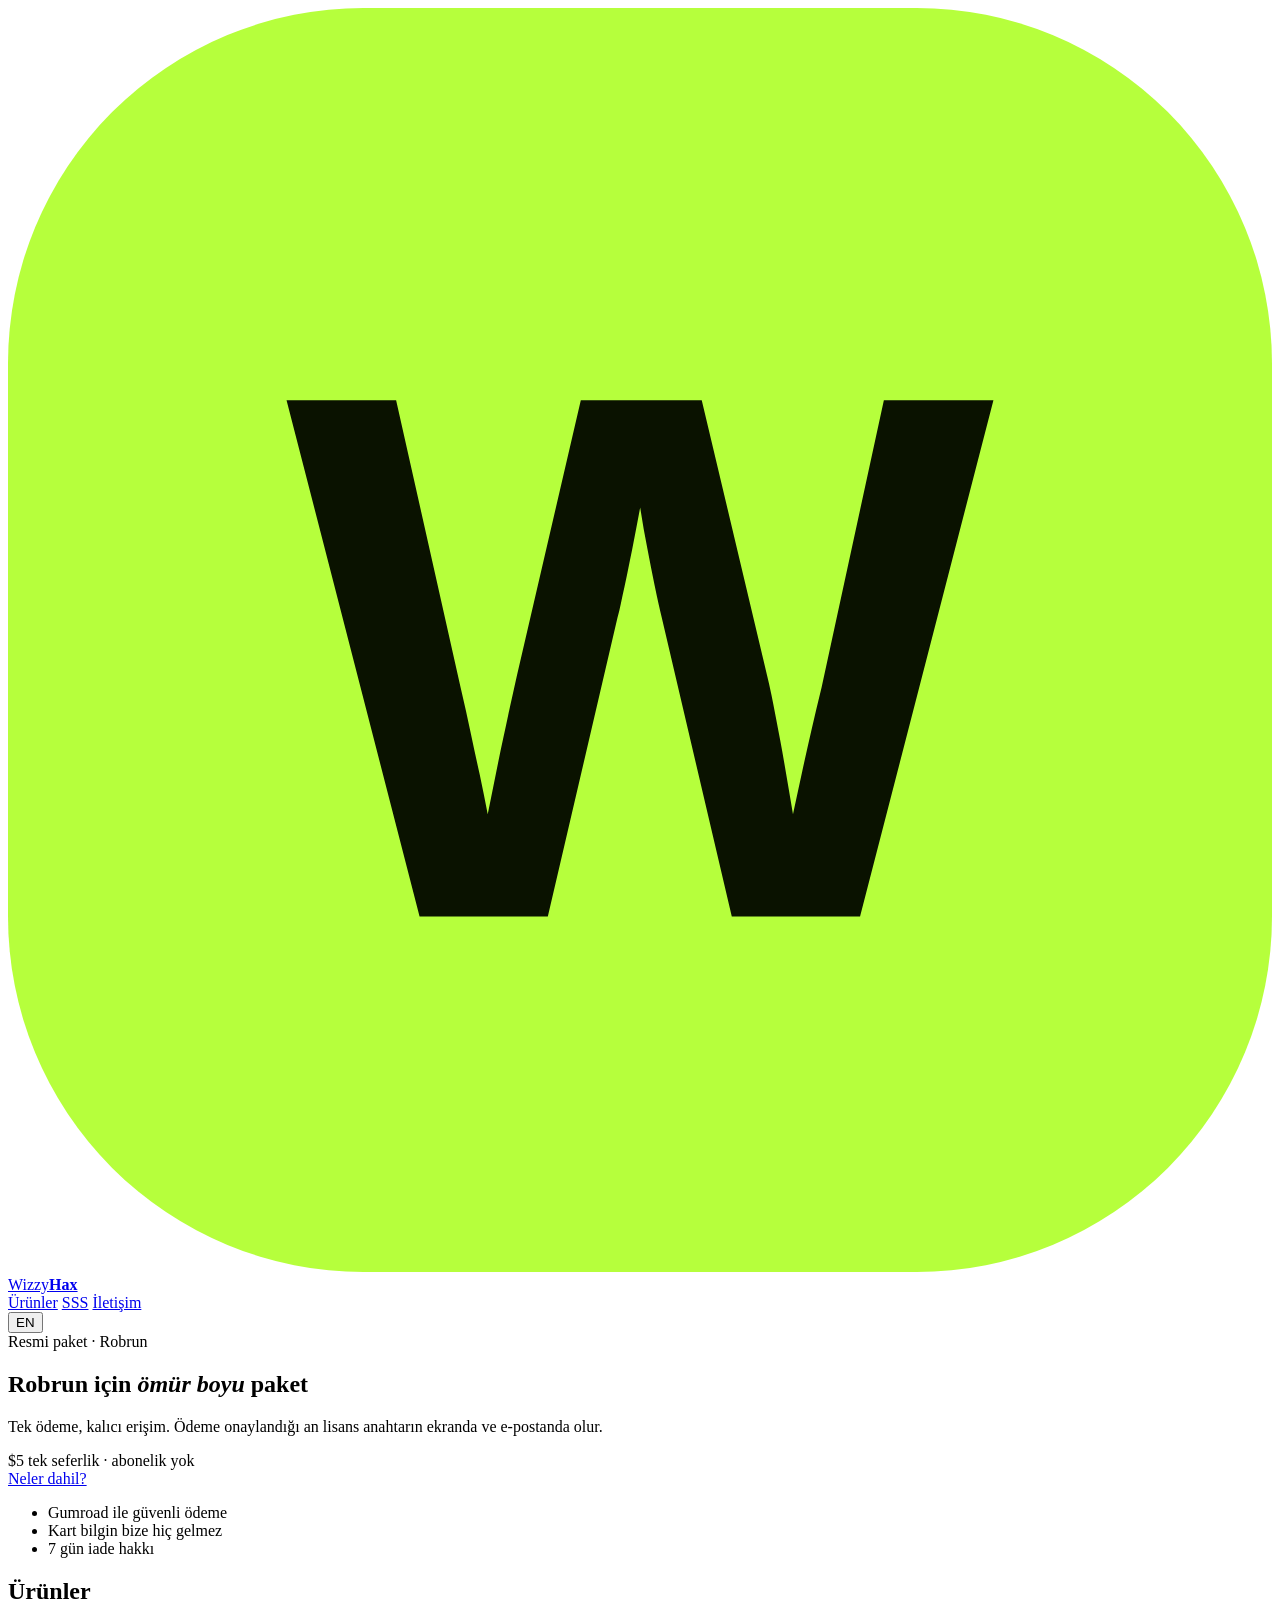
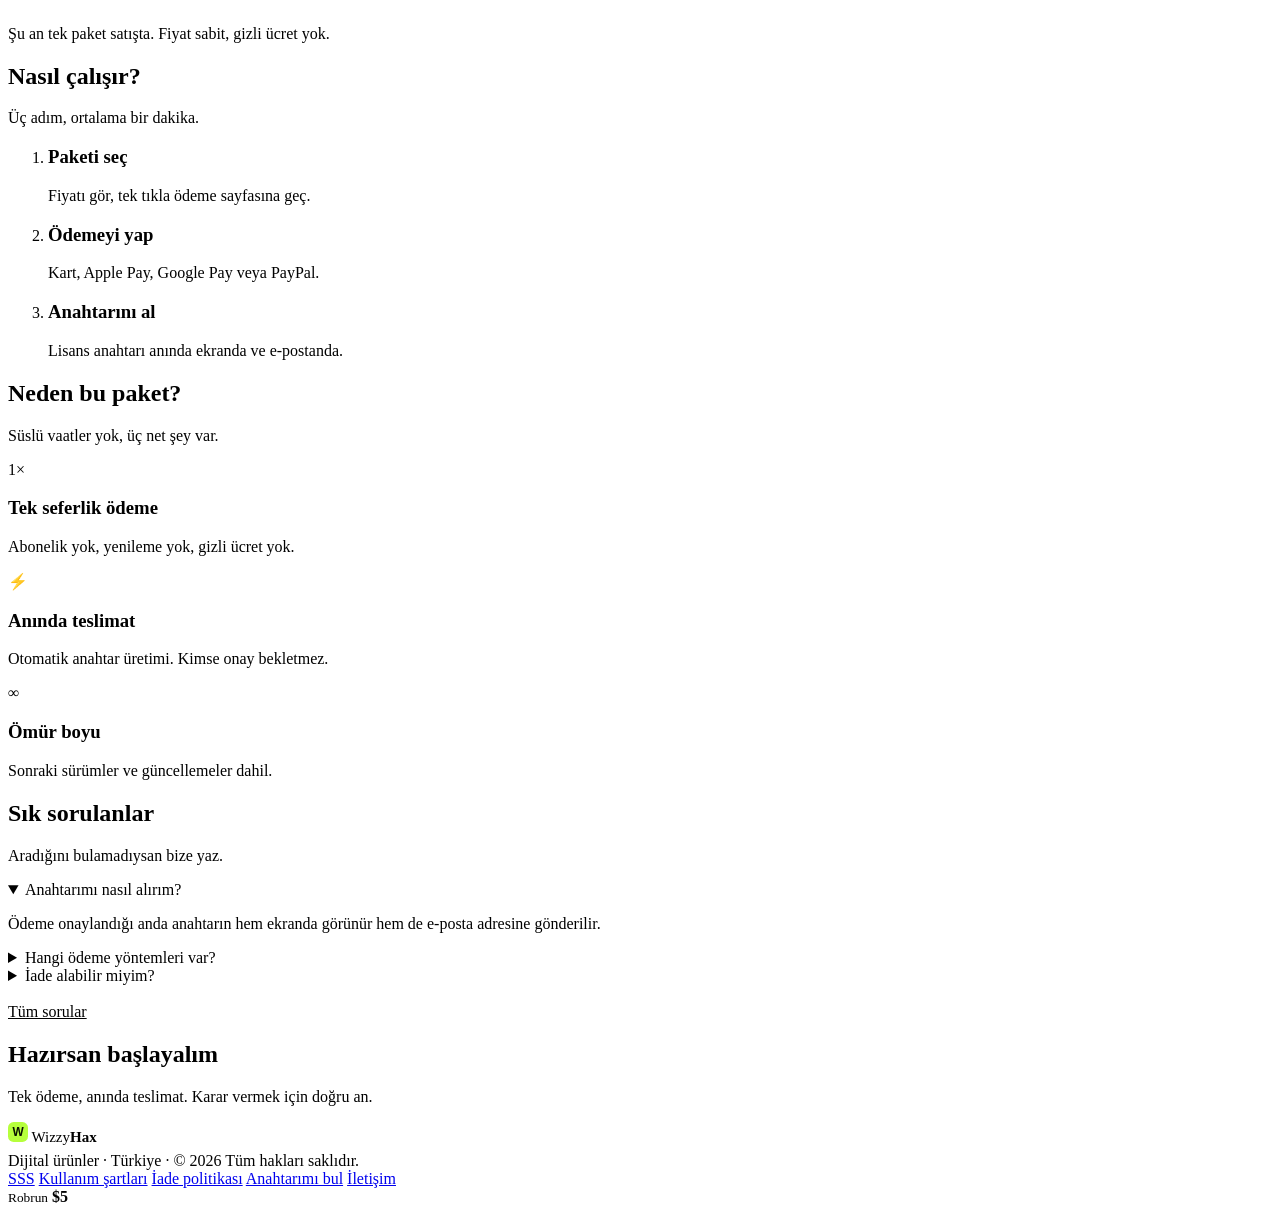
==== public/index.html @ 28e0ce45 "Faz 1-2: magaza sitesi, Gumroad odeme hatti ve anahtar teslimi" ====
<!doctype html>
<html lang="tr">
<head>
<meta charset="utf-8">
<meta name="viewport" content="width=device-width, initial-scale=1">
<title>WizzyHax — Robrun Lifetime Cheat</title>
<meta name="description" content="Robrun için ömür boyu paket. Tek ödeme, anında lisans anahtarı. Güvenli ödeme, 7 gün iade.">
<meta name="theme-color" content="#070910">
<meta property="og:type" content="website">
<meta property="og:title" content="WizzyHax — Robrun Lifetime Cheat">
<meta property="og:description" content="Tek ödeme, ömür boyu erişim. Ödeme sonrası anahtar anında elinde.">
<link rel="icon" href="data:image/svg+xml,%3Csvg xmlns='http://www.w3.org/2000/svg' viewBox='0 0 32 32'%3E%3Crect width='32' height='32' rx='8' fill='%23b6ff3c'/%3E%3Ctext x='16' y='23' font-family='sans-serif' font-size='19' font-weight='700' text-anchor='middle' fill='%230a1200'%3EW%3C/text%3E%3C/svg%3E">
<link rel="preload" href="/assets/style.css" as="style">
<link rel="stylesheet" href="/assets/style.css">
</head>
<body>
<header class="site-head">
  <div class="wrap inner">
    <a class="brand" href="/" aria-label="WizzyHax">
      <svg viewBox="0 0 32 32" aria-hidden="true"><rect width="32" height="32" rx="9" fill="#b6ff3c"/><text x="16" y="23" font-family="sans-serif" font-size="19" font-weight="700" text-anchor="middle" fill="#0a1200">W</text></svg>
      <span>Wizzy<b>Hax</b></span>
    </a>
    <nav class="site-nav">
      <a href="#products" data-i18n="nav.products">Ürünler</a>
      <a href="#faq" data-i18n="nav.faq">SSS</a>
      <a href="/iletisim.html" data-i18n="nav.contact">İletişim</a>
    </nav>
    <button class="lang" type="button" data-lang-toggle data-lang-label>EN</button>
  </div>
</header>

<main>
  <section class="hero">
    <div class="wrap">
      <span class="eyebrow" data-i18n="hero.eyebrow">Resmi paket · Robrun</span>
      <h1 data-i18n-html="hero.title">Robrun için <em>ömür boyu</em> paket</h1>
      <p class="lead" data-i18n="hero.lead">Tek ödeme, kalıcı erişim. Ödeme onaylandığı an lisans anahtarın ekranda ve e-postanda olur.</p>

      <div class="price-line">
        <span class="price" data-primary="price">$5</span>
        <span class="price-note" data-i18n="hero.priceNote">tek seferlik · abonelik yok</span>
      </div>

      <div class="cta-row">
        <span data-buy-slot></span>
        <a class="btn" href="#products" data-i18n="hero.secondary">Neler dahil?</a>
      </div>

      <ul class="trust">
        <li><span class="dot"></span><span data-i18n="trust.payment">Gumroad ile güvenli ödeme</span></li>
        <li><span class="dot"></span><span data-i18n="trust.card">Kart bilgin bize hiç gelmez</span></li>
        <li><span class="dot"></span><span data-i18n="trust.refund">7 gün iade hakkı</span></li>
      </ul>
    </div>
  </section>

  <section class="section" id="products">
    <div class="wrap">
      <h2 data-i18n="products.title">Ürünler</h2>
      <p class="sub" data-i18n="products.sub">Şu an tek paket satışta. Fiyat sabit, gizli ücret yok.</p>
      <div id="productGrid" class="grid-3"></div>
    </div>
  </section>

  <section class="section">
    <div class="wrap">
      <h2 data-i18n="steps.title">Nasıl çalışır?</h2>
      <p class="sub" data-i18n="steps.sub">Üç adım, ortalama bir dakika.</p>
      <ol class="steps">
        <li>
          <h3 data-i18n="steps.1t">Paketi seç</h3>
          <p data-i18n="steps.1d">Fiyatı gör, tek tıkla ödeme sayfasına geç.</p>
        </li>
        <li>
          <h3 data-i18n="steps.2t">Ödemeyi yap</h3>
          <p data-i18n="steps.2d">Kart, Apple Pay, Google Pay veya PayPal.</p>
        </li>
        <li>
          <h3 data-i18n="steps.3t">Anahtarını al</h3>
          <p data-i18n="steps.3d">Lisans anahtarı anında ekranda ve e-postanda.</p>
        </li>
      </ol>
    </div>
  </section>

  <section class="section">
    <div class="wrap">
      <h2 data-i18n="features.title">Neden bu paket?</h2>
      <p class="sub" data-i18n="features.sub">Süslü vaatler yok, üç net şey var.</p>
      <div class="grid-3">
        <div class="card">
          <div class="ico">1×</div>
          <h3 data-i18n="f.1t">Tek seferlik ödeme</h3>
          <p data-i18n="f.1d">Abonelik yok, yenileme yok, gizli ücret yok.</p>
        </div>
        <div class="card">
          <div class="ico">⚡</div>
          <h3 data-i18n="f.2t">Anında teslimat</h3>
          <p data-i18n="f.2d">Otomatik anahtar üretimi. Kimse onay bekletmez.</p>
        </div>
        <div class="card">
          <div class="ico">∞</div>
          <h3 data-i18n="f.3t">Ömür boyu</h3>
          <p data-i18n="f.3d">Sonraki sürümler ve güncellemeler dahil.</p>
        </div>
      </div>
    </div>
  </section>

  <section class="section" id="faq">
    <div class="wrap">
      <h2 data-i18n="faq.title">Sık sorulanlar</h2>
      <p class="sub" data-i18n="faq.sub">Aradığını bulamadıysan bize yaz.</p>
      <div class="faq">
        <details open>
          <summary data-i18n="faq.q1">Anahtarımı nasıl alırım?</summary>
          <p data-i18n="faq.a1">Ödeme onaylandığı anda anahtarın hem ekranda görünür hem de e-posta adresine gönderilir.</p>
        </details>
        <details>
          <summary data-i18n="faq.q2">Hangi ödeme yöntemleri var?</summary>
          <p data-i18n="faq.a2">Ödemeler Gumroad üzerinden alınır; kart, Apple Pay, Google Pay ve PayPal desteklenir.</p>
        </details>
        <details>
          <summary data-i18n="faq.q3">İade alabilir miyim?</summary>
          <p data-i18n="faq.a3">Satın almadan sonraki 7 gün içinde, anahtarı kullanmadıysan iade talep edebilirsin.</p>
        </details>
      </div>
      <p style="margin-top:18px"><a class="small" href="/sss.html" style="color:var(--accent)" data-i18n="faq.more">Tüm sorular</a></p>
    </div>
  </section>

  <section class="section">
    <div class="wrap">
      <h2 data-i18n="final.title">Hazırsan başlayalım</h2>
      <p class="sub" data-i18n="final.lead">Tek ödeme, anında teslimat. Karar vermek için doğru an.</p>
      <div class="cta-row">
        <span data-buy-slot></span>
      </div>
    </div>
  </section>
</main>

<footer class="site-foot">
  <div class="wrap inner">
    <div>
      <div class="brand" style="font-size:15px;margin-bottom:6px">
        <svg viewBox="0 0 32 32" width="20" height="20" aria-hidden="true"><rect width="32" height="32" rx="9" fill="#b6ff3c"/><text x="16" y="23" font-family="sans-serif" font-size="19" font-weight="700" text-anchor="middle" fill="#0a1200">W</text></svg>
        <span>Wizzy<b>Hax</b></span>
      </div>
      <div><span data-i18n="foot.tagline">Dijital ürünler · Türkiye</span> · © <span id="year">2026</span> <span data-i18n="foot.rights">Tüm hakları saklıdır.</span></div>
    </div>
    <nav>
      <a href="/sss.html" data-i18n="nav.faq">SSS</a>
      <a href="/sartlar.html" data-i18n="foot.terms">Kullanım şartları</a>
      <a href="/iade.html" data-i18n="foot.refund">İade politikası</a>
      <a href="/tesekkur.html" data-i18n="foot.lookup">Anahtarımı bul</a>
      <a href="/iletisim.html" data-i18n="foot.contact">İletişim</a>
    </nav>
  </div>
</footer>

<div class="stickybar" id="stickybar">
  <div class="info">
    <small data-bar="name">Robrun</small>
    <b data-bar="price">$5</b>
  </div>
  <span data-bar="buy"></span>
</div>

<script src="/assets/app.js" defer></script>
</body>
</html>
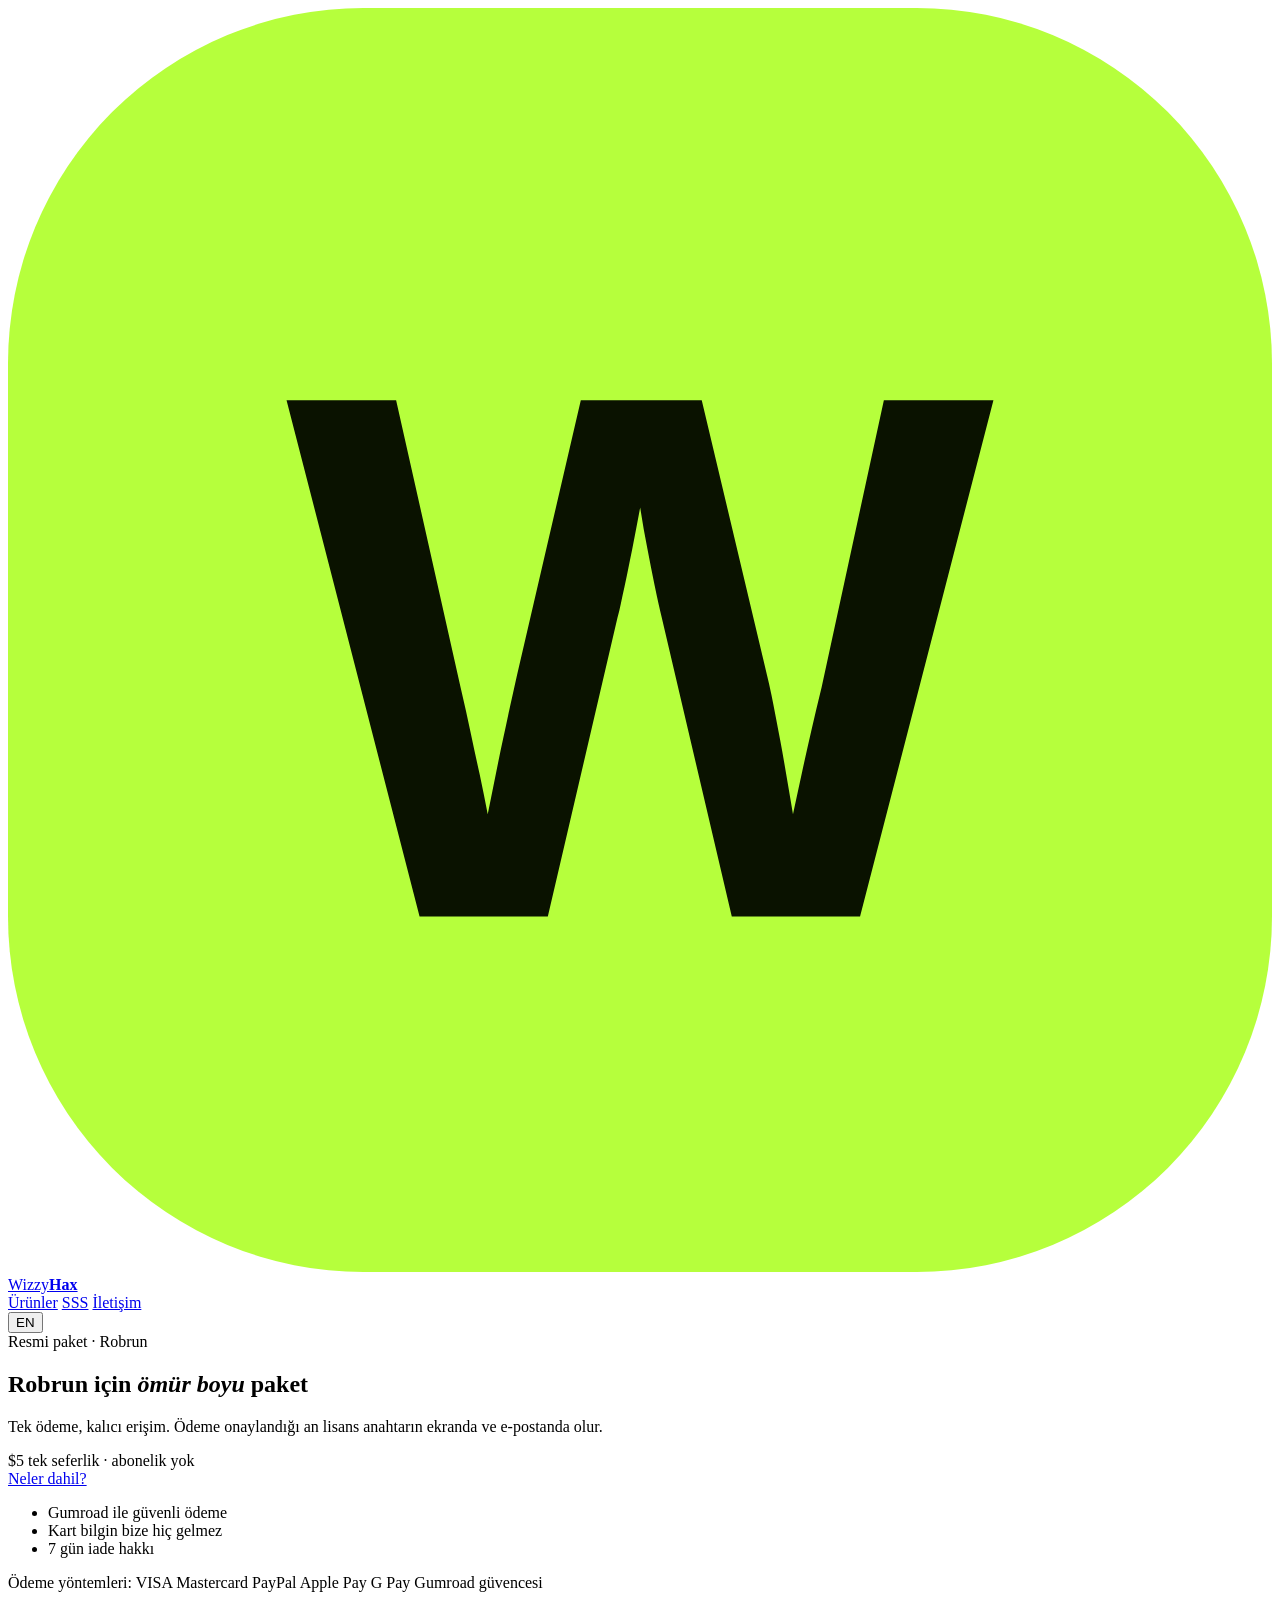
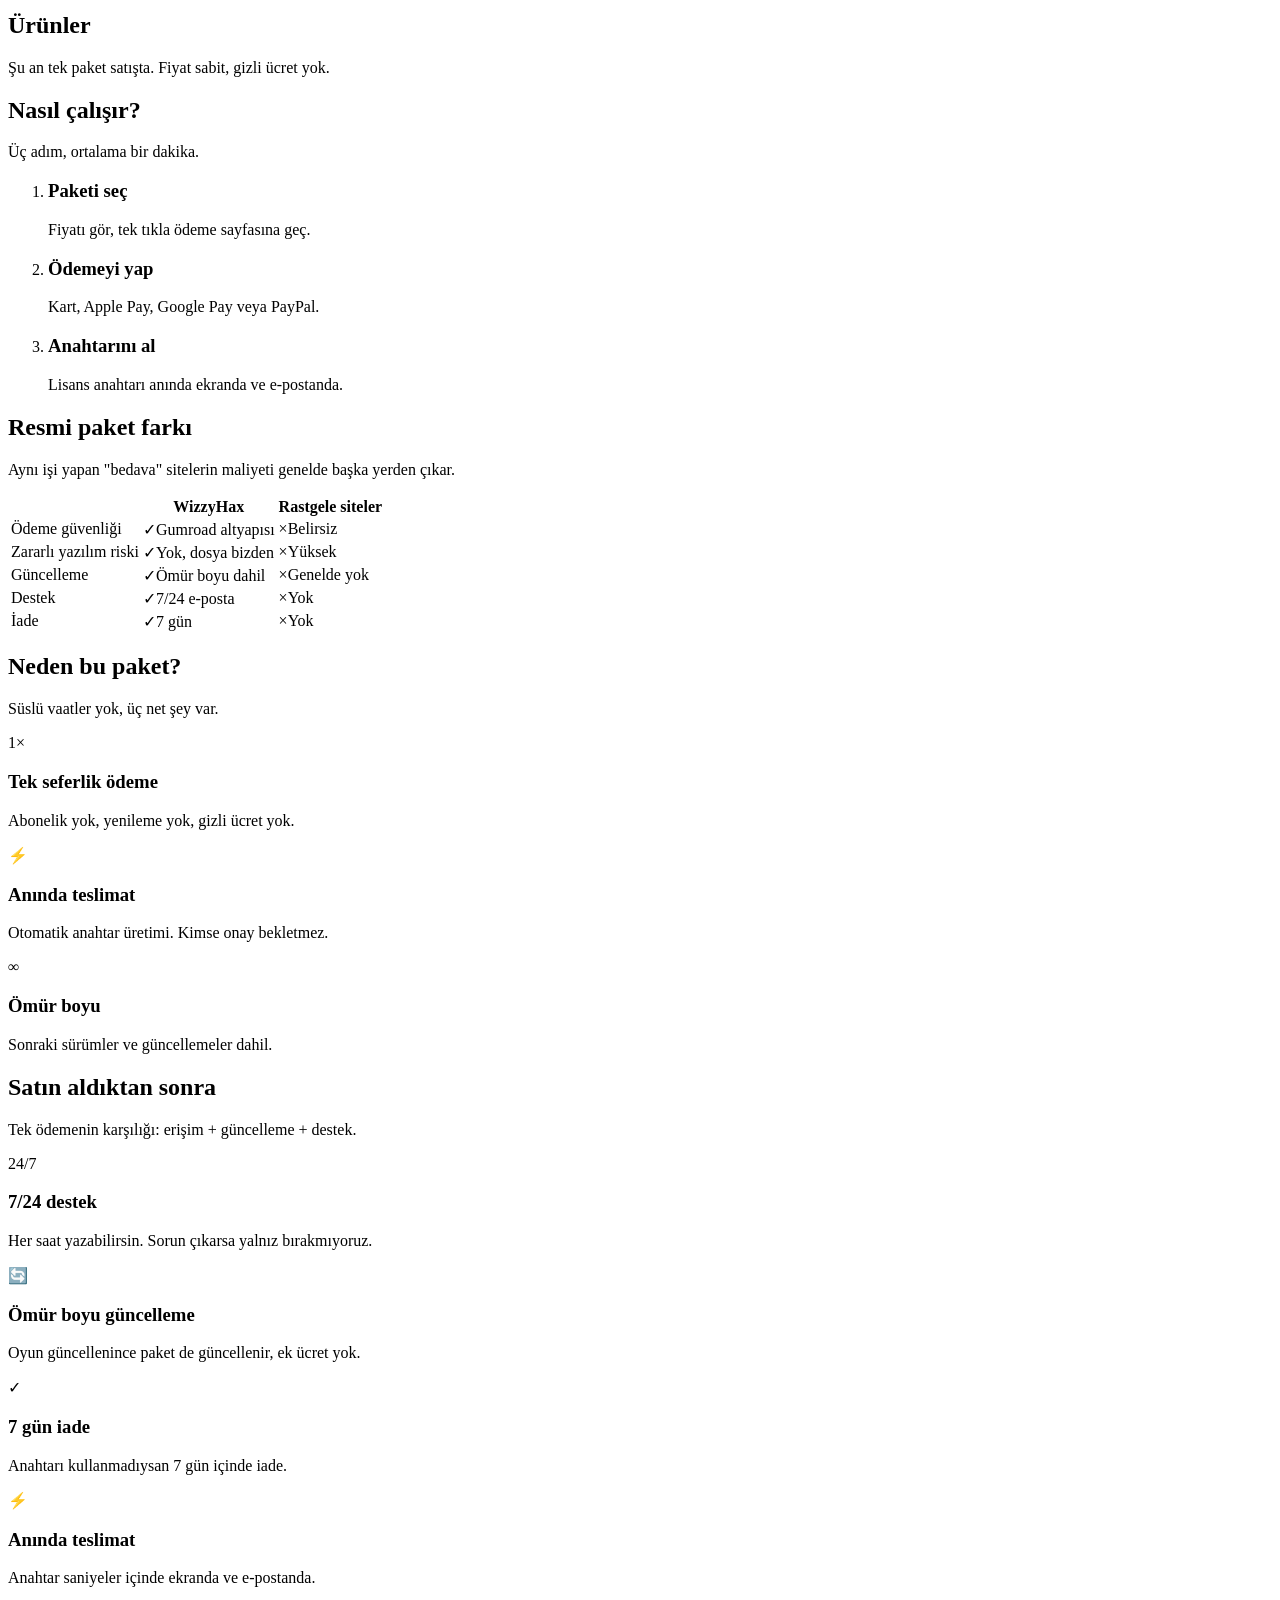
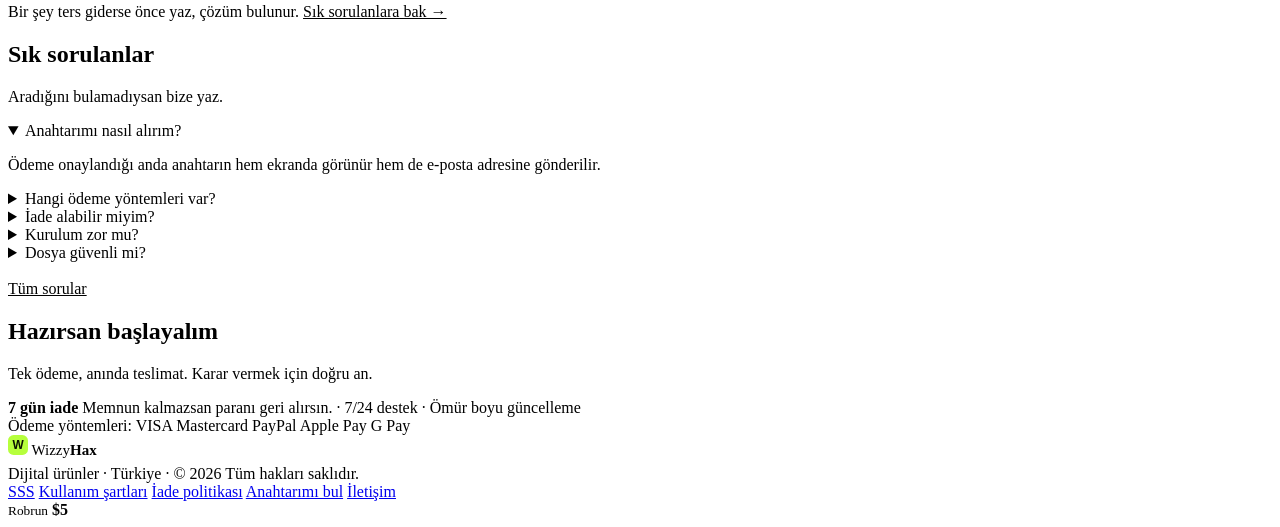
==== commit c17cdc68: "Donusum: guven unsurlari, karsilastirma, destek vaatleri, yorum bolumu" ====
--- a/public/index.html
+++ b/public/index.html
@@ -12,6 +12,22 @@
 <link rel="icon" href="data:image/svg+xml,%3Csvg xmlns='http://www.w3.org/2000/svg' viewBox='0 0 32 32'%3E%3Crect width='32' height='32' rx='8' fill='%23b6ff3c'/%3E%3Ctext x='16' y='23' font-family='sans-serif' font-size='19' font-weight='700' text-anchor='middle' fill='%230a1200'%3EW%3C/text%3E%3C/svg%3E">
 <link rel="preload" href="/assets/style.css" as="style">
 <link rel="stylesheet" href="/assets/style.css">
+<script type="application/ld+json">
+{
+  "@context": "https://schema.org",
+  "@type": "Product",
+  "name": "Robrun Lifetime Cheat",
+  "description": "Robrun için ömür boyu paket. Tek ödeme, anında lisans anahtarı, ömür boyu güncelleme ve 7/24 destek.",
+  "brand": { "@type": "Brand", "name": "WizzyHax" },
+  "offers": {
+    "@type": "Offer",
+    "url": "https://wizzyhax.pages.dev/p?slug=robrun-lifetime",
+    "price": "5.00",
+    "priceCurrency": "USD",
+    "availability": "https://schema.org/InStock"
+  }
+}
+</script>
 </head>
 <body>
 <header class="site-head">
@@ -51,6 +67,17 @@
         <li><span class="dot"></span><span data-i18n="trust.card">Kart bilgin bize hiç gelmez</span></li>
         <li><span class="dot"></span><span data-i18n="trust.refund">7 gün iade hakkı</span></li>
       </ul>
+
+      <div class="payrow">
+        <span class="lbl" data-i18n="pay.label">Ödeme yöntemleri:</span>
+        <span class="chip">VISA</span>
+        <span class="chip">Mastercard</span>
+        <span class="chip">PayPal</span>
+        <span class="chip">Apple&nbsp;Pay</span>
+        <span class="chip">G&nbsp;Pay</span>
+        <span class="chip strong" data-i18n="pay.secure">Gumroad güvencesi</span>
+      </div>
+
     </div>
   </section>
 
@@ -85,6 +112,51 @@
 
   <section class="section">
     <div class="wrap">
+      <h2 data-i18n="cmp.title">Resmi paket farkı</h2>
+      <p class="sub" data-i18n="cmp.sub">Aynı işi yapan "bedava" sitelerin maliyeti genelde başka yerden çıkar.</p>
+      <div class="cmp-wrap">
+        <table class="cmp">
+          <thead>
+            <tr>
+              <th></th>
+              <th class="us" data-i18n="cmp.us">WizzyHax</th>
+              <th data-i18n="cmp.them">Rastgele siteler</th>
+            </tr>
+          </thead>
+          <tbody>
+            <tr>
+              <td data-i18n="cmp.r1">Ödeme güvenliği</td>
+              <td class="us"><span class="tick">✓</span><span data-i18n="cmp.r1a">Gumroad altyapısı</span></td>
+              <td class="them"><span class="cross">×</span><span data-i18n="cmp.r1b">Belirsiz</span></td>
+            </tr>
+            <tr>
+              <td data-i18n="cmp.r2">Zararlı yazılım riski</td>
+              <td class="us"><span class="tick">✓</span><span data-i18n="cmp.r2a">Yok, dosya bizden</span></td>
+              <td class="them"><span class="cross">×</span><span data-i18n="cmp.r2b">Yüksek</span></td>
+            </tr>
+            <tr>
+              <td data-i18n="cmp.r3">Güncelleme</td>
+              <td class="us"><span class="tick">✓</span><span data-i18n="cmp.r3a">Ömür boyu dahil</span></td>
+              <td class="them"><span class="cross">×</span><span data-i18n="cmp.r3b">Genelde yok</span></td>
+            </tr>
+            <tr>
+              <td data-i18n="cmp.r4">Destek</td>
+              <td class="us"><span class="tick">✓</span><span data-i18n="cmp.r4a">7/24 e-posta</span></td>
+              <td class="them"><span class="cross">×</span><span data-i18n="cmp.r4b">Yok</span></td>
+            </tr>
+            <tr>
+              <td data-i18n="cmp.r5">İade</td>
+              <td class="us"><span class="tick">✓</span><span data-i18n="cmp.r5a">7 gün</span></td>
+              <td class="them"><span class="cross">×</span><span data-i18n="cmp.r5b">Yok</span></td>
+            </tr>
+          </tbody>
+        </table>
+      </div>
+    </div>
+  </section>
+
+  <section class="section">
+    <div class="wrap">
       <h2 data-i18n="features.title">Neden bu paket?</h2>
       <p class="sub" data-i18n="features.sub">Süslü vaatler yok, üç net şey var.</p>
       <div class="grid-3">
@@ -104,6 +176,47 @@
           <p data-i18n="f.3d">Sonraki sürümler ve güncellemeler dahil.</p>
         </div>
       </div>
+    </div>
+  </section>
+
+  <section class="section">
+    <div class="wrap">
+      <h2 data-i18n="after.title">Satın aldıktan sonra</h2>
+      <p class="sub" data-i18n="after.sub">Tek ödemenin karşılığı: erişim + güncelleme + destek.</p>
+      <div class="grid-4">
+        <div class="card">
+          <div class="ico">24/7</div>
+          <h3 data-i18n="a.1t">7/24 destek</h3>
+          <p data-i18n="a.1d">Her saat yazabilirsin. Sorun çıkarsa yalnız bırakmıyoruz.</p>
+        </div>
+        <div class="card">
+          <div class="ico">🔄</div>
+          <h3 data-i18n="a.2t">Ömür boyu güncelleme</h3>
+          <p data-i18n="a.2d">Oyun güncellenince paket de güncellenir, ek ücret yok.</p>
+        </div>
+        <div class="card">
+          <div class="ico">✓</div>
+          <h3 data-i18n="a.3t">7 gün iade</h3>
+          <p data-i18n="a.3d">Anahtarı kullanmadıysan 7 gün içinde iade.</p>
+        </div>
+        <div class="card">
+          <div class="ico">⚡</div>
+          <h3 data-i18n="a.4t">Anında teslimat</h3>
+          <p data-i18n="a.4d">Anahtar saniyeler içinde ekranda ve e-postanda.</p>
+        </div>
+      </div>
+      <div class="guarantee">
+        <span data-i18n="g.text">Bir şey ters giderse önce yaz, çözüm bulunur.</span>
+        <a class="small" href="#faq" style="color:var(--accent);margin-left:auto" data-i18n="g.link">Sık sorulanlara bak →</a>
+      </div>
+    </div>
+  </section>
+
+  <section class="section" id="reviews" hidden>
+    <div class="wrap">
+      <h2 data-i18n="rev.title">Kullananlar ne diyor?</h2>
+      <p class="sub" data-i18n="rev.sub">Gerçek müşteri yorumları.</p>
+      <div class="reviews" id="reviewList"></div>
     </div>
   </section>
 
@@ -124,6 +237,14 @@
           <summary data-i18n="faq.q3">İade alabilir miyim?</summary>
           <p data-i18n="faq.a3">Satın almadan sonraki 7 gün içinde, anahtarı kullanmadıysan iade talep edebilirsin.</p>
         </details>
+        <details>
+          <summary data-i18n="faq.q4">Kurulum zor mu?</summary>
+          <p data-i18n="faq.a4">Hayır. Anahtarını oyuna giriyorsun, hepsi bu. Takıldığın yerde 7/24 desteğe yazabilirsin.</p>
+        </details>
+        <details>
+          <summary data-i18n="faq.q5">Dosya güvenli mi?</summary>
+          <p data-i18n="faq.a5">Paket yalnızca Gumroad üzerinden, doğrudan bizden dağıtılır. Üçüncü taraf indirme sitesi, kısa link veya reklam yok.</p>
+        </details>
       </div>
       <p style="margin-top:18px"><a class="small" href="/sss.html" style="color:var(--accent)" data-i18n="faq.more">Tüm sorular</a></p>
     </div>
@@ -135,6 +256,22 @@
       <p class="sub" data-i18n="final.lead">Tek ödeme, anında teslimat. Karar vermek için doğru an.</p>
       <div class="cta-row">
         <span data-buy-slot></span>
+      </div>
+      <div class="guarantee">
+        <b data-i18n="g.badge">7 gün iade</b>
+        <span data-i18n="g.text2">Memnun kalmazsan paranı geri alırsın.</span>
+        <span class="muted">·</span>
+        <span data-i18n="g.support">7/24 destek</span>
+        <span class="muted">·</span>
+        <span data-i18n="g.updates">Ömür boyu güncelleme</span>
+      </div>
+      <div class="payrow">
+        <span class="lbl" data-i18n="pay.label">Ödeme yöntemleri:</span>
+        <span class="chip">VISA</span>
+        <span class="chip">Mastercard</span>
+        <span class="chip">PayPal</span>
+        <span class="chip">Apple&nbsp;Pay</span>
+        <span class="chip">G&nbsp;Pay</span>
       </div>
     </div>
   </section>
